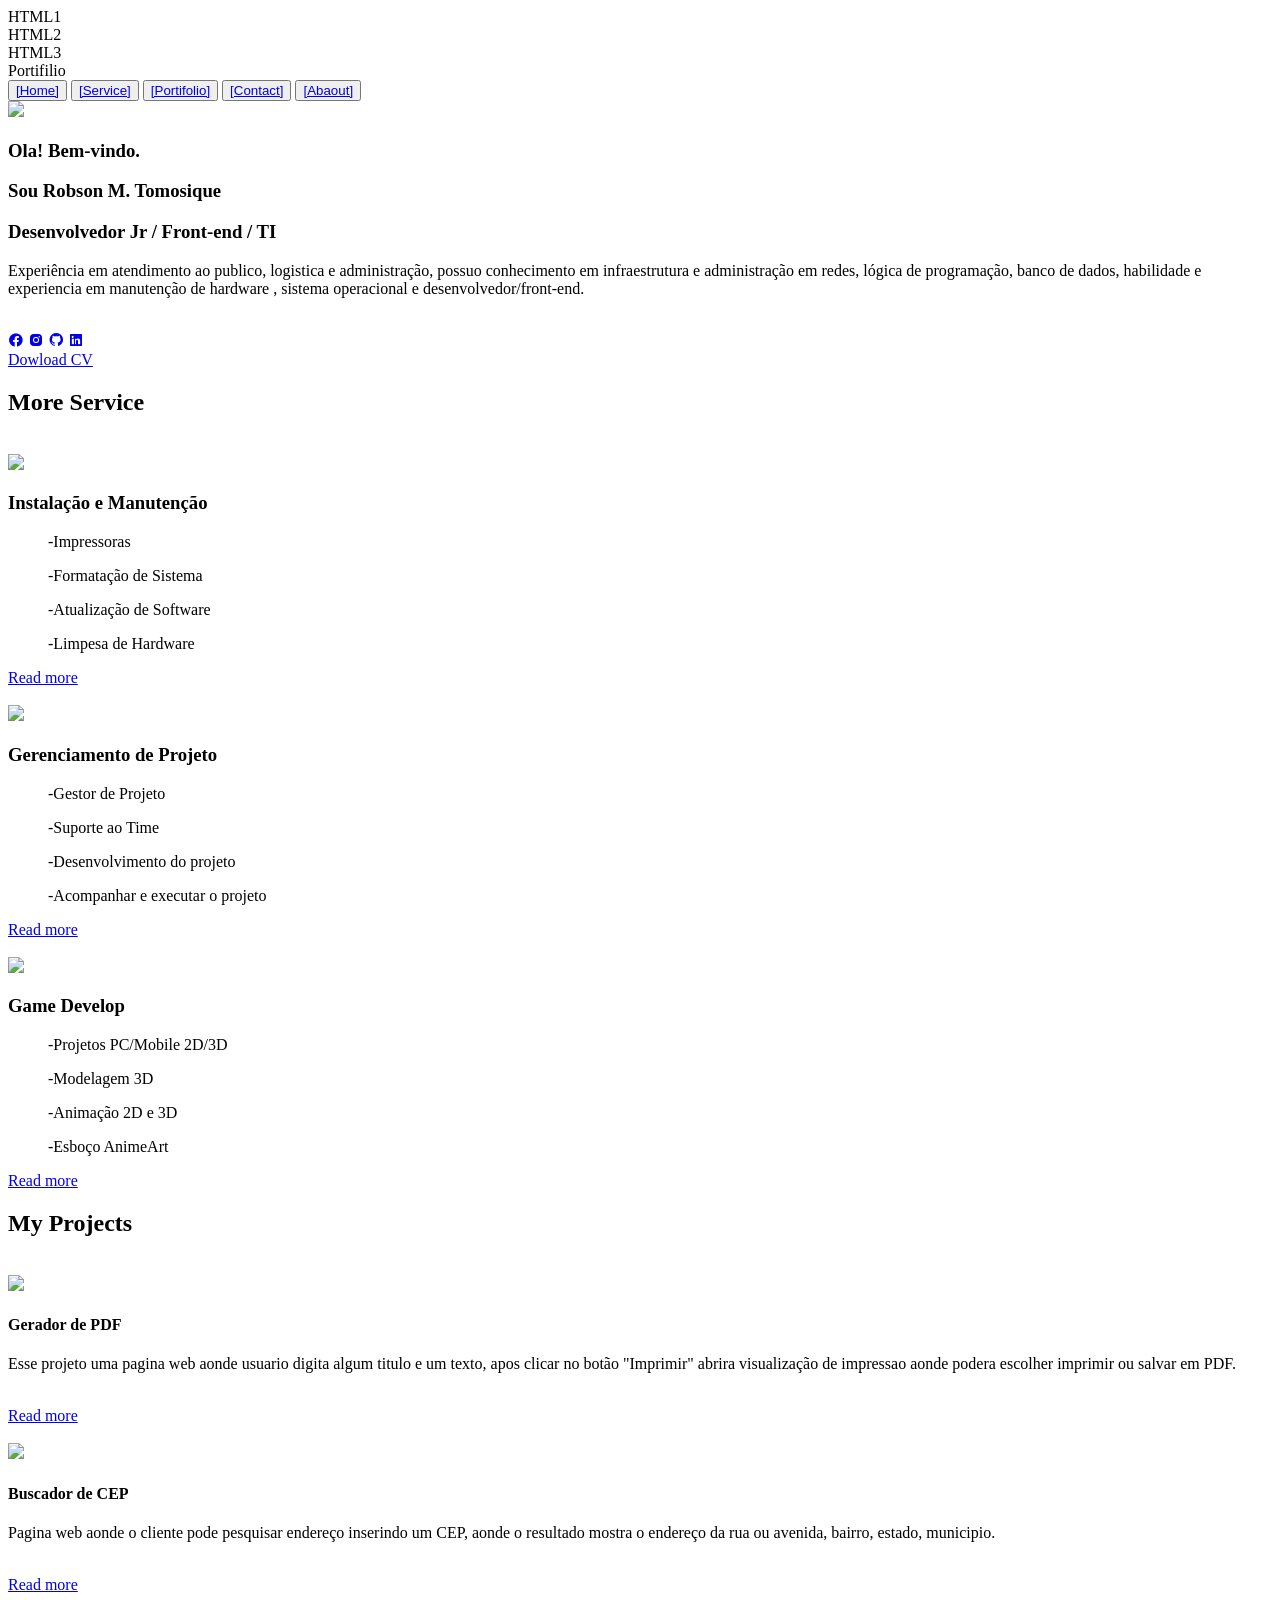
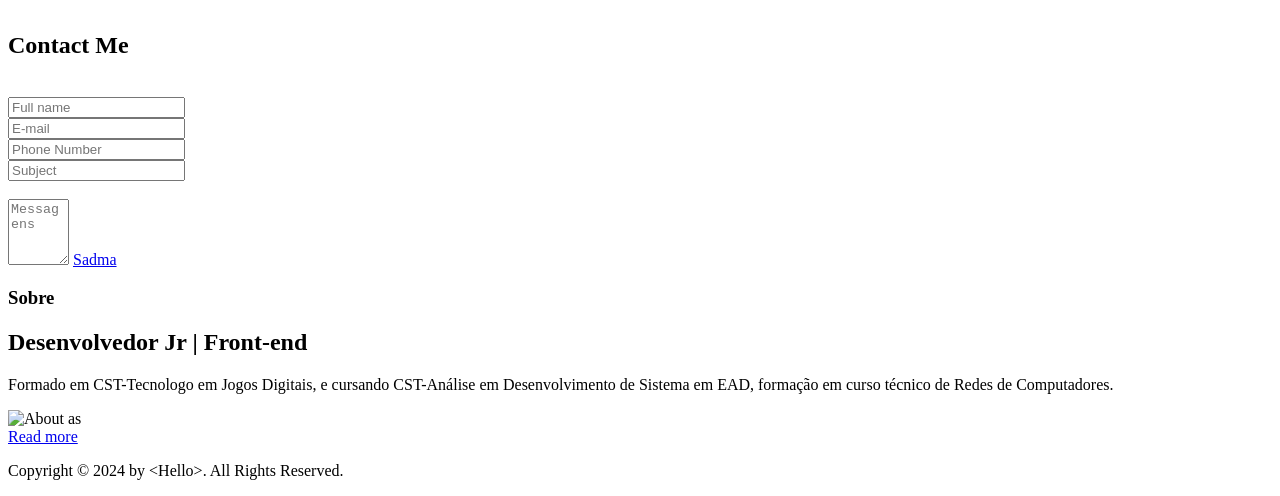
==== portifolio.html @ 3e6e788b "Add files via upload" ====
<!DOCTYPE html>

<html lang="en">

<head>

    <meta charset='utf-8'>
    <meta http-equiv='X-UA-Compatible' content='IE=edge'>
    <title>Portifolio RobsonMT</title>
    <meta name="viewport" content="width=device-width, initial-scale=1.0, max-scale=1.0">
    
    <!-- CSS,Script, BoxIcon-->
    <link rel='stylesheet' type='text/css' media='screen' href='assets/css/style.css'>
    <link href='https://unpkg.com/boxicons@2.1.4/css/boxicons.min.css' rel='stylesheet'>
    <link rel="shortcut icon" type="imagex/png" href="./assets/images/icon-page.png >
    <script type="module" src="https://unpkg.com/ionicons@7.1.0/dist/ionicons/ionicons.esm.js"></script>
    <script nomodule src="https://unpkg.com/ionicons@7.1.0/dist/ionicons/ionicons.js"></script>


</head>

<body>
 

    <header>
  
     


        <div class="menu-bar">
            <div><span>HTML1</span></div>
            <div><span>HTML2</span></div>
            <div><span>HTML3</span></div>           
        </div>

 


        <div class="nav">
             
            <a class="logo">Portifilio</a>
          
            <div class="menu-text">

                <button class="button"><a href="#home" >[Home] </a></button>
                <button class="button"><a href="#service" >[Service] </a></button>
                <button class="button"><a href="#portifolio" >[Portifolio] </a></button>
                <button class="button"><a href="#contact" >[Contact] </a></button>
                <button class="button"><a href="#about" >[Abaout] </a></button>
            
            </div>
            
             <div class="date"><time></time></div>
        
            
        </div>

  
    </header>


    <!-- --------------------------------------------------------------home  -->

    <section class="home" id="home">

        <div class="home-img">
            <img src="assets/images/file.png">
        </div>

        <div class="home-content">

            <h3>Ola! Bem-vindo.</h3>
            <h3>Sou <span>Robson M. Tomosique</span></h3>
            <h3>Desenvolvedor Jr /<span> Front-end </span>/ TI </h3>
            <p>
                Experiência em atendimento ao publico, logistica e 
                administração, possuo conhecimento em infraestrutura
                e administração em redes, lógica de programação, 
                banco de dados, habilidade e experiencia em
                manutenção de hardware , sistema operacional e 
                desenvolvedor/front-end.
                
            </p><br>

            <div class="social-midia">
                <a href="https://www.facebook.com/robsontomosique/?locale=pt_BR" target="_blank"><i class='bx bxl-facebook-circle'></i></a>
                <a href="https://www.instagram.com/robsonmt20/" target="_blank"><i class='bx bxl-instagram-alt'></i></a>
                <a href="https://github.com/RobsonMT2018" target="_blank"><i class='bx bxl-github'></i></a>
                <a href="https://www.linkedin.com/in/robson-maciel-9213b719b/" target="_blank"><i class='bx bxl-linkedin-square'></i></a>
            </div>

            <div> 
                <a href="#" class="btn">Dowload CV </a>
            </div>


        </div>

        
    </section>


    <!-- ------------------------------------------------------------Service  -->

    <section class="service" id="service">
        
        <!--Titulo-->
        <h2><span> More </span> Service</h2>

    
    <div class="scrolling-wrapper">

        <div class="services-container">

            <div class="card">
                <div class="services-box">
                    
                    <br><a href="https://www.flaticon.com/br/icones-gratis/codigo" title="código ícones"><img src="assets/images/codigo.png" height="75px"></a>

                    <h3><span>Instalação e Manutenção</span></h3>
                 
                        <p class="ls_serv">
                            <ul>
                                <p>-Impressoras</p>
                                <p>-Formatação de Sistema</p>
                                <p>-Atualização de Software</p>
                                <p>-Limpesa de Hardware</p>
                            </ul>
                        </p>
                    
                    <a href="#" class="btn">Read more</a>
                </div>
            </div>

            <div class="card">
                <div class="services-box">
                
                <br><a href="https://www.flaticon.com/br/icones-gratis/iphone" title="iphone ícones"><img src="assets/images/smartphone.png" height="75px"></a>

                <h3><span>Gerenciamento de Projeto</span></h3>
             
                    <p class="ls_serv">
                        <ul>
                            <p>-Gestor de Projeto</p>
                            <p>-Suporte ao Time</p>
                            <p>-Desenvolvimento do projeto</p>
                            <p>-Acompanhar e executar o projeto</p>
                        </ul>
                    </p>
                
                <a href="#" class="btn">Read more</a>
                </div>
            </div>

            <div class="card">
                <div class="services-box">
                
                   <br><a href="https://www.flaticon.com/br/icones-gratis/videogame" title="videogame ícones"><img src="assets/images/game-icon.png" height="75px"></a>

                <h3><span>Game Develop</span></h3>
             
                    <p class="ls_serv">
                        <ul>
                            <p>-Projetos PC/Mobile 2D/3D</p>
                            <p>-Modelagem 3D </p>
                            <p>-Animação 2D e 3D</p>
                            <p>-Esboço AnimeArt</p>
                        </ul>
                    </p>
                
                <a href="#" class="btn">Read more</a>
                </div>
            </div>

        </div>

    </div>
    

    </section>


    <!-- ----------------------------------------------------------Portifolio  -->

    <section class="portifolio" id="portifolio">
        <!--Titulo-->
        <h2><span>My</span> Projects</h2><br>



        <!--Projeto 1 -->
        <div class="portfolio-container">

            <div class="grid-item">
                <img src="assets/sites/projeto_pdf/aps_prog.png"><br>
                   <div class="conteudo">
                        <p><h4><span>Gerador de PDF</span></h4></p>
                        <p>
                            Esse projeto uma pagina web aonde usuario digita algum titulo e um texto, apos clicar
                            no botão "Imprimir" abrira visualização de impressao aonde podera escolher imprimir ou salvar em PDF.
                        </p>
                    </div><br>
                    <div class="botao">
                        <a href="assets/sites/projeto_pdf/Pagina.html"  target="_blank" class="btn">Read more </a>
                    </div>
                    
            </div><br>


           <!--Projeto 2 -->
    	   <div class="grid-item">
                    <img src="assets/sites/buscarcep/cap-proj.png"><br>
                       <div class="conteudo">
                            <p><h4><span>Buscador de CEP</span></h4></p>
                            <p>
                                Pagina web aonde o cliente pode pesquisar endereço inserindo um CEP, aonde o resultado mostra o 
                                endereço da rua ou avenida, bairro, estado, municipio. 
                            </p>
                        </div><br>
                        <div class="botao">
                            <a href="http://localhost:3000/http://192.168.1.224:3000/"  target="_blank" class="btn">Read more </a>
                        </div>
                        
                </div><br>
            







        </div>

    </section>


    <!-- Contact  -->

    <section class="contact" id="contact">
        <h2>Contact <span>Me</span></h2><br>
        <form action="">

            <div class="input-box">
                <input type="text" placeholder="Full name"><br>
                <input type="email" placeholder="E-mail"><br>
                <input type="number" placeholder="Phone Number"><br>
                <input type="text" placeholder="Subject">
            </div><br>

            <textarea cols="5" rows="4" placeholder="Messagens"></textarea>
            
            <a href="#" class="btn">Sadma</a><br>
        </form>

    </section>

    
    <!-- About  -->
    <section class="about" id="about">

        <div class="about-content">
            <h3><span>Sobre</span></h3>
            <h1><span>Desenvolvedor Jr | Front-end </span></h1>
            <p> Formado em CST-Tecnologo em Jogos Digitais, 
                e cursando CST-Análise em Desenvolvimento 
                de Sistema em EAD, formação em curso técnico de Redes de Computadores.
            </p>

           
        </div>

        <div class="about-img">
            
            <img src="assets/images/file.png" alt="About as">
       
            <div class="about-btn">
                <a href="#" class="btn">Read more</a>
            </div>

        </div>
       
       
          
       
    </section>

    <footer>
        <p> Copyright &copy; 2024 by &lt;Hello&gt;. All Rights Reserved. </p>
    </footer>
    <script src='assets/js/script.js'></script>
</body>
</html>
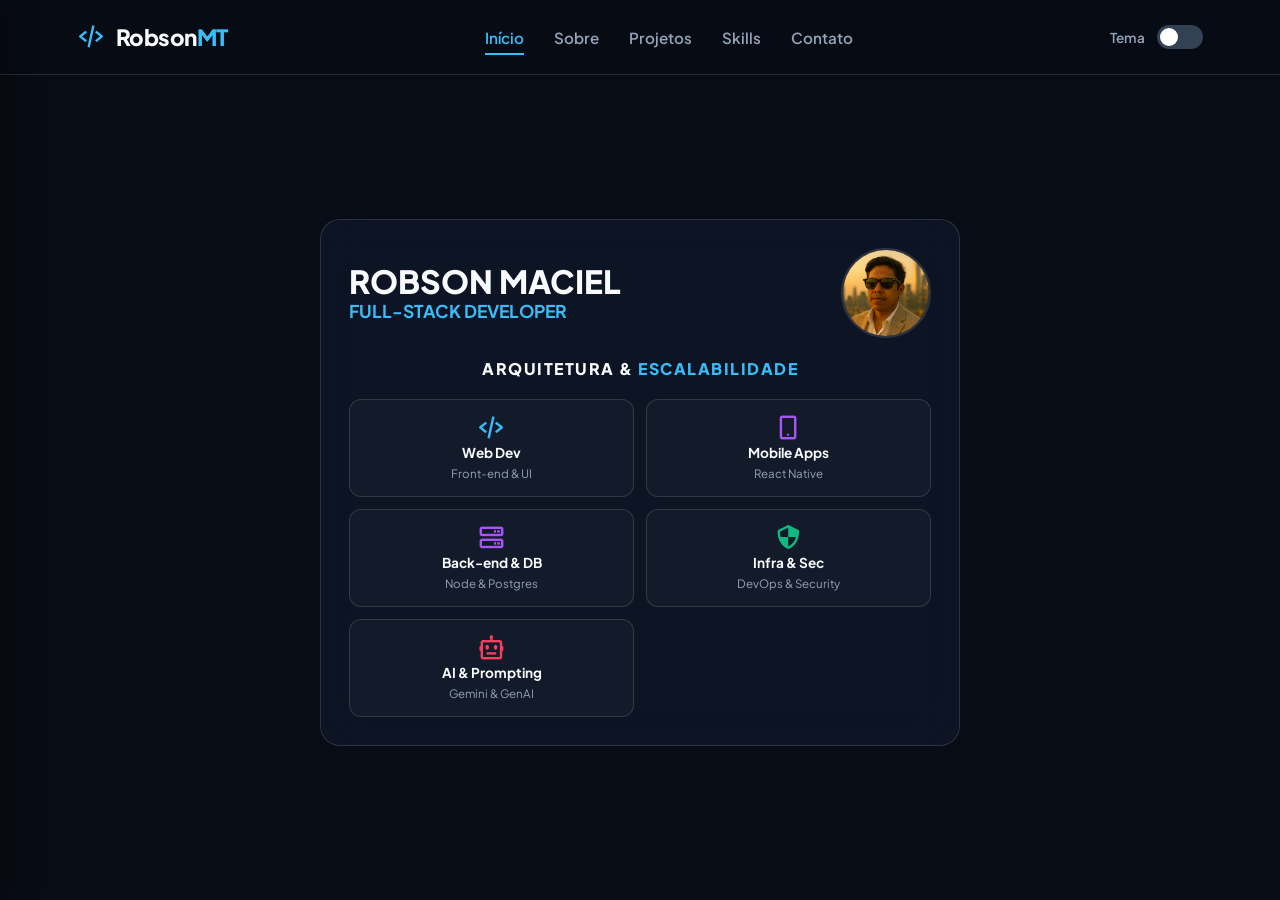
==== commit 225660f2: "Atualizando a estrutura do projeto ## 📁 Estrutura do Repositório  ```text ├── assets/ │   ├── css/ │" ====
--- a/portifolio.html
+++ b/portifolio.html
@@ -1,293 +1,521 @@
-<!DOCTYPE html>
-
-<html lang="en">
-
-<head>
-
-    <meta charset='utf-8'>
-    <meta http-equiv='X-UA-Compatible' content='IE=edge'>
-    <title>Portifolio RobsonMT</title>
-    <meta name="viewport" content="width=device-width, initial-scale=1.0, max-scale=1.0">
-    
-    <!-- CSS,Script, BoxIcon-->
-    <link rel='stylesheet' type='text/css' media='screen' href='assets/css/style.css'>
-    <link href='https://unpkg.com/boxicons@2.1.4/css/boxicons.min.css' rel='stylesheet'>
-    <link rel="shortcut icon" type="imagex/png" href="./assets/images/icon-page.png >
-    <script type="module" src="https://unpkg.com/ionicons@7.1.0/dist/ionicons/ionicons.esm.js"></script>
-    <script nomodule src="https://unpkg.com/ionicons@7.1.0/dist/ionicons/ionicons.js"></script>
-
-
-</head>
-
-<body>
- 
-
-    <header>
-  
-     
-
-
-        <div class="menu-bar">
-            <div><span>HTML1</span></div>
-            <div><span>HTML2</span></div>
-            <div><span>HTML3</span></div>           
-        </div>
-
- 
-
-
-        <div class="nav">
-             
-            <a class="logo">Portifilio</a>
-          
-            <div class="menu-text">
-
-                <button class="button"><a href="#home" >[Home] </a></button>
-                <button class="button"><a href="#service" >[Service] </a></button>
-                <button class="button"><a href="#portifolio" >[Portifolio] </a></button>
-                <button class="button"><a href="#contact" >[Contact] </a></button>
-                <button class="button"><a href="#about" >[Abaout] </a></button>
-            
-            </div>
-            
-             <div class="date"><time></time></div>
-        
-            
-        </div>
-
-  
-    </header>
-
-
-    <!-- --------------------------------------------------------------home  -->
-
-    <section class="home" id="home">
-
-        <div class="home-img">
-            <img src="assets/images/file.png">
-        </div>
-
-        <div class="home-content">
-
-            <h3>Ola! Bem-vindo.</h3>
-            <h3>Sou <span>Robson M. Tomosique</span></h3>
-            <h3>Desenvolvedor Jr /<span> Front-end </span>/ TI </h3>
-            <p>
-                Experiência em atendimento ao publico, logistica e 
-                administração, possuo conhecimento em infraestrutura
-                e administração em redes, lógica de programação, 
-                banco de dados, habilidade e experiencia em
-                manutenção de hardware , sistema operacional e 
-                desenvolvedor/front-end.
-                
-            </p><br>
-
-            <div class="social-midia">
-                <a href="https://www.facebook.com/robsontomosique/?locale=pt_BR" target="_blank"><i class='bx bxl-facebook-circle'></i></a>
-                <a href="https://www.instagram.com/robsonmt20/" target="_blank"><i class='bx bxl-instagram-alt'></i></a>
-                <a href="https://github.com/RobsonMT2018" target="_blank"><i class='bx bxl-github'></i></a>
-                <a href="https://www.linkedin.com/in/robson-maciel-9213b719b/" target="_blank"><i class='bx bxl-linkedin-square'></i></a>
-            </div>
-
-            <div> 
-                <a href="#" class="btn">Dowload CV </a>
-            </div>
-
-
-        </div>
-
-        
-    </section>
-
-
-    <!-- ------------------------------------------------------------Service  -->
-
-    <section class="service" id="service">
-        
-        <!--Titulo-->
-        <h2><span> More </span> Service</h2>
-
-    
-    <div class="scrolling-wrapper">
-
-        <div class="services-container">
-
-            <div class="card">
-                <div class="services-box">
-                    
-                    <br><a href="https://www.flaticon.com/br/icones-gratis/codigo" title="código ícones"><img src="assets/images/codigo.png" height="75px"></a>
-
-                    <h3><span>Instalação e Manutenção</span></h3>
-                 
-                        <p class="ls_serv">
-                            <ul>
-                                <p>-Impressoras</p>
-                                <p>-Formatação de Sistema</p>
-                                <p>-Atualização de Software</p>
-                                <p>-Limpesa de Hardware</p>
-                            </ul>
-                        </p>
-                    
-                    <a href="#" class="btn">Read more</a>
-                </div>
-            </div>
-
-            <div class="card">
-                <div class="services-box">
-                
-                <br><a href="https://www.flaticon.com/br/icones-gratis/iphone" title="iphone ícones"><img src="assets/images/smartphone.png" height="75px"></a>
-
-                <h3><span>Gerenciamento de Projeto</span></h3>
-             
-                    <p class="ls_serv">
-                        <ul>
-                            <p>-Gestor de Projeto</p>
-                            <p>-Suporte ao Time</p>
-                            <p>-Desenvolvimento do projeto</p>
-                            <p>-Acompanhar e executar o projeto</p>
-                        </ul>
-                    </p>
-                
-                <a href="#" class="btn">Read more</a>
-                </div>
-            </div>
-
-            <div class="card">
-                <div class="services-box">
-                
-                   <br><a href="https://www.flaticon.com/br/icones-gratis/videogame" title="videogame ícones"><img src="assets/images/game-icon.png" height="75px"></a>
-
-                <h3><span>Game Develop</span></h3>
-             
-                    <p class="ls_serv">
-                        <ul>
-                            <p>-Projetos PC/Mobile 2D/3D</p>
-                            <p>-Modelagem 3D </p>
-                            <p>-Animação 2D e 3D</p>
-                            <p>-Esboço AnimeArt</p>
-                        </ul>
-                    </p>
-                
-                <a href="#" class="btn">Read more</a>
-                </div>
-            </div>
-
-        </div>
-
-    </div>
-    
-
-    </section>
-
-
-    <!-- ----------------------------------------------------------Portifolio  -->
-
-    <section class="portifolio" id="portifolio">
-        <!--Titulo-->
-        <h2><span>My</span> Projects</h2><br>
-
-
-
-        <!--Projeto 1 -->
-        <div class="portfolio-container">
-
-            <div class="grid-item">
-                <img src="assets/sites/projeto_pdf/aps_prog.png"><br>
-                   <div class="conteudo">
-                        <p><h4><span>Gerador de PDF</span></h4></p>
-                        <p>
-                            Esse projeto uma pagina web aonde usuario digita algum titulo e um texto, apos clicar
-                            no botão "Imprimir" abrira visualização de impressao aonde podera escolher imprimir ou salvar em PDF.
-                        </p>
-                    </div><br>
-                    <div class="botao">
-                        <a href="assets/sites/projeto_pdf/Pagina.html"  target="_blank" class="btn">Read more </a>
-                    </div>
-                    
-            </div><br>
-
-
-           <!--Projeto 2 -->
-    	   <div class="grid-item">
-                    <img src="assets/sites/buscarcep/cap-proj.png"><br>
-                       <div class="conteudo">
-                            <p><h4><span>Buscador de CEP</span></h4></p>
-                            <p>
-                                Pagina web aonde o cliente pode pesquisar endereço inserindo um CEP, aonde o resultado mostra o 
-                                endereço da rua ou avenida, bairro, estado, municipio. 
-                            </p>
-                        </div><br>
-                        <div class="botao">
-                            <a href="http://localhost:3000/http://192.168.1.224:3000/"  target="_blank" class="btn">Read more </a>
-                        </div>
-                        
-                </div><br>
-            
-
-
-
-
-
-
-
-        </div>
-
-    </section>
-
-
-    <!-- Contact  -->
-
-    <section class="contact" id="contact">
-        <h2>Contact <span>Me</span></h2><br>
-        <form action="">
-
-            <div class="input-box">
-                <input type="text" placeholder="Full name"><br>
-                <input type="email" placeholder="E-mail"><br>
-                <input type="number" placeholder="Phone Number"><br>
-                <input type="text" placeholder="Subject">
-            </div><br>
-
-            <textarea cols="5" rows="4" placeholder="Messagens"></textarea>
-            
-            <a href="#" class="btn">Sadma</a><br>
-        </form>
-
-    </section>
-
-    
-    <!-- About  -->
-    <section class="about" id="about">
-
-        <div class="about-content">
-            <h3><span>Sobre</span></h3>
-            <h1><span>Desenvolvedor Jr | Front-end </span></h1>
-            <p> Formado em CST-Tecnologo em Jogos Digitais, 
-                e cursando CST-Análise em Desenvolvimento 
-                de Sistema em EAD, formação em curso técnico de Redes de Computadores.
-            </p>
-
-           
-        </div>
-
-        <div class="about-img">
-            
-            <img src="assets/images/file.png" alt="About as">
-       
-            <div class="about-btn">
-                <a href="#" class="btn">Read more</a>
-            </div>
-
-        </div>
-       
-       
-          
-       
-    </section>
-
-    <footer>
-        <p> Copyright &copy; 2024 by &lt;Hello&gt;. All Rights Reserved. </p>
-    </footer>
-    <script src='assets/js/script.js'></script>
-</body>
+<!doctype html>
+<html lang="pt-BR">
+  <head>
+    <meta charset="UTF-8" />
+    <meta name="viewport" content="width=device-width, initial-scale=1.0" />
+    <title>Robson Maciel | Engenheiro de Software Full-stack</title>
+
+    <meta
+      name="description"
+      content="Portfólio de Robson Maciel - Engenheiro de Software Full-stack especializado em React, Node.js e Mobile."
+    />
+    <meta property="og:title" content="Robson Maciel | Engenheiro de Software Full-stack" />
+    <meta property="og:description" content="Confira meus projetos e habilidades em desenvolvimento Web, Mobile e Engenharia de Software." />
+    <meta property="og:type" content="website" />
+
+    <!-- Fontes e Ícones Externe -->
+    <link rel="preconnect" href="https://fonts.googleapis.com" />
+    <link rel="preconnect" href="https://fonts.gstatic.com" crossorigin />
+    <link href="https://fonts.googleapis.com/css2?family=Plus+Jakarta+Sans:wght@400;500;600;700;800&display=swap" rel="stylesheet" />
+    <link href="https://unpkg.com/boxicons@2.1.4/css/boxicons.min.css" rel="stylesheet" />
+
+    <!-- Estilo Local -->
+    <link rel="stylesheet" href="assets/css/style.css" />
+  </head>
+
+  <body>
+    <!-- NAVBAR -->
+    <header class="navbar">
+      <div class="logo">
+        <i class="bx bx-code-alt"></i>
+        <h2>Robson<span>MT</span></h2>
+      </div>
+
+      <nav class="nav-desktop">
+        <a href="#home" class="active">Início</a>
+        <a href="#about">Sobre</a>
+        <a href="#portfolio">Projetos</a>
+        <a href="#skills">Skills</a>
+        <a href="#contact">Contato</a>
+      </nav>
+
+      <div class="nav-right">
+        <span class="theme-label">Tema</span>
+        <label class="theme-switch-container">
+          <input type="checkbox" id="theme-toggle" aria-label="Alternar tema claro e escuro" />
+          <span class="switch-slider"></span>
+        </label>
+
+        <button id="menu-toggle" class="mobile-only control-btn" aria-label="Abrir Menu">
+          <i class="bx bx-menu-alt-left"></i>
+        </button>
+      </div>
+    </header>
+
+    <!-- SIDEBAR MOBILE -->
+    <aside id="sidebar" class="sidebar">
+      <button id="sidebar-close" class="control-btn" aria-label="Fechar Menu">
+        <i class="bx bx-x"></i>
+      </button>
+      <nav class="nav-mobile">
+        <a href="#home" class="active">Início</a>
+        <a href="#about">Sobre</a>
+        <a href="#portfolio">Projetos</a>
+        <a href="#skills">Skills</a>
+        <a href="#contact">Contato</a>
+      </nav>
+    </aside>
+    <div id="sidebar-overlay" class="sidebar-overlay"></div>
+
+    <!-- CONTEÚDO PRINCIPAL -->
+    <main class="main-content">
+      <div class="dashboard-grid">
+        
+        <!-- HOME -->
+        <section id="home">
+          <div class="glass-card">
+            <div style="display: flex; align-items: center; justify-content: space-between; gap: 16px;">
+              <div>
+                <h1 style="font-size: 2rem; font-weight: 800; line-height: 1.1; color: var(--text);">ROBSON MACIEL</h1>
+                <h3 style="font-size: 1.1rem; color: var(--accent); font-weight: 700;">FULL-STACK DEVELOPER</h3>
+              </div>
+              <div style="width: 90px; height: 90px; flex-shrink: 0;">
+                <img src="assets/img/my_foto.png" alt="Foto de Robson Maciel" style="width: 100%; height: 100%; border-radius: 50%; object-fit: cover; border: 2px solid var(--border);" />
+              </div>
+            </div>
+
+            <div style="text-align: center;">
+              <h2 style="font-size: 1rem; letter-spacing: 1.5px; color: var(--text); font-weight: 800; text-transform: uppercase;">
+                ARQUITETURA & <span style="color: var(--accent);">ESCALABILIDADE</span>
+              </h2>
+            </div>
+
+            <div class="grid-cards">
+              <div class="card-item" style="text-align: center;">
+                <i class="bx bx-code-alt" style="color: var(--icon-web); font-size: 1.8rem;"></i>
+                <h4 style="font-size: 0.85rem; font-weight: 700;">Web Dev</h4>
+                <span style="font-size: 0.72rem; color: var(--muted);">Front-end & UI</span>
+              </div>
+
+              <div class="card-item" style="text-align: center;">
+                <i class="bx bx-mobile-alt" style="color: var(--icon-game); font-size: 1.8rem;"></i>
+                <h4 style="font-size: 0.85rem; font-weight: 700;">Mobile Apps</h4>
+                <span style="font-size: 0.72rem; color: var(--muted);">React Native</span>
+              </div>
+
+              <div class="card-item" style="text-align: center;">
+                <i class="bx bx-server" style="color: var(--accent-purple); font-size: 1.8rem;"></i>
+                <h4 style="font-size: 0.85rem; font-weight: 700;">Back-end & DB</h4>
+                <span style="font-size: 0.72rem; color: var(--muted);">Node & Postgres</span>
+              </div>
+
+              <div class="card-item" style="text-align: center;">
+                <i class="bx bx-shield-quarter" style="color: var(--icon-data); font-size: 1.8rem;"></i>
+                <h4 style="font-size: 0.85rem; font-weight: 700;">Infra & Sec</h4>
+                <span style="font-size: 0.72rem; color: var(--muted);">DevOps & Security</span>
+              </div>
+
+              <div class="card-item" style="text-align: center;">
+                <i class="bx bx-bot" style="color: var(--accent-pink); font-size: 1.8rem;"></i>
+                <h4 style="font-size: 0.85rem; font-weight: 700;">AI & Prompting</h4>
+                <span style="font-size: 0.72rem; color: var(--muted);">Gemini & GenAI</span>
+              </div>
+            </div>
+          </div>
+        </section>
+
+        <!-- SOBRE MIM -->
+        <section id="about">
+          <div class="glass-card">
+            <div class="section-header">
+              <i class="bx bx-user-circle" style="font-size: 2rem; color: var(--accent);"></i>
+              <div>
+                <h2 style="font-size: 1.2rem; font-weight: 800; color: var(--text);">SOBRE MIM</h2>
+                <span style="font-size: 0.78rem; color: var(--muted);">Trajetória, Formação e Propósito</span>
+              </div>
+            </div>
+
+            <div class="card-item">
+              <p style="font-size: 0.88rem; line-height: 1.5; color: var(--muted);">
+                Desenvolvedor focado em criar soluções web e mobile eficientes, combinando interface moderna, boa arquitetura de código e segurança. Base sólida em front-end e back-end, além de experiência prática com redes, infraestrutura e inteligência artificial.
+              </p>
+            </div>
+
+            <div style="display: flex; gap: 12px; flex-wrap: wrap;">
+              <a href="assets/Front-end Curriculo.pdf" download style="flex: 1; min-width: 130px; display: flex; align-items: center; justify-content: center; gap: 8px; padding: 10px; border-radius: 8px; background: var(--accent); color: #fff; font-weight: 700; font-size: 0.85rem; text-decoration: none;">
+                <i class="bx bx-download"></i> Baixar CV
+              </a>
+              <a href="#contact" style="flex: 1; min-width: 130px; display: flex; align-items: center; justify-content: center; gap: 8px; padding: 10px; border-radius: 8px; background: var(--card-item); border: 1px solid var(--border); color: var(--text); font-weight: 700; font-size: 0.85rem; text-decoration: none;">
+                <i class="bx bx-chat" style="color: var(--accent-purple);"></i> Fale Comigo
+              </a>
+            </div>
+
+            <div class="grid-cards">
+              <div class="card-item">
+                <div style="display: flex; align-items: center; gap: 8px; margin-bottom: 8px;">
+                  <i class="bx bx-select-multiple" style="font-size: 1.2rem; color: var(--accent-purple);"></i>
+                  <h3 style="font-size: 0.88rem; font-weight: 700;">Formação Acadêmica</h3>
+                </div>
+                <div style="display: flex; flex-direction: column; gap: 6px; font-size: 0.78rem;">
+                  <div>
+                    <strong>Análise e Dev. de Sistemas</strong>
+                    <span style="display: block; color: var(--muted); font-size: 0.72rem;">Cruzeiro do Sul EAD</span>
+                  </div>
+                  <div>
+                    <strong>Tecnólogo em Jogos Digitais</strong>
+                    <span style="display: block; color: var(--muted); font-size: 0.72rem;">Uniso</span>
+                  </div>
+                  <div>
+                    <strong>Técnico em Redes de Comp.</strong>
+                    <span style="display: block; color: var(--muted); font-size: 0.72rem;">Senac</span>
+                  </div>
+                </div>
+              </div>
+
+              <div class="card-item">
+                <div style="display: flex; align-items: center; gap: 8px; margin-bottom: 8px;">
+                  <i class="bx bx-certification" style="font-size: 1.2rem; color: var(--accent-green);"></i>
+                  <h3 style="font-size: 0.88rem; font-weight: 700;">Certificações Técnicas</h3>
+                </div>
+                <div style="display: flex; flex-direction: column; gap: 6px; font-size: 0.78rem; color: var(--muted);">
+                  <div style="display: flex; align-items: center; gap: 6px;">
+                    <i class="bx bx-check-circle" style="color: var(--accent-green);"></i>
+                    <span>Cisco CCNAv7</span>
+                  </div>
+                  <div style="display: flex; align-items: center; gap: 6px;">
+                    <i class="bx bx-check-circle" style="color: var(--accent-green);"></i>
+                    <span>CyberOps Associate</span>
+                  </div>
+                  <div style="display: flex; align-items: center; gap: 6px;">
+                    <i class="bx bx-check-circle" style="color: var(--accent-green);"></i>
+                    <span>Cybersecurity Essentials</span>
+                  </div>
+                </div>
+              </div>
+            </div>
+          </div>
+        </section>
+
+        <!-- PROJETOS -->
+        <section id="portfolio">
+          <div class="glass-card">
+            <div class="section-header">
+              <i class="bx bx-folder-open" style="font-size: 2rem; color: var(--accent);"></i>
+              <div>
+                <h2 style="font-size: 1.2rem; font-weight: 800; color: var(--text);">PROJETOS EM DESTAQUE</h2>
+                <span style="font-size: 0.78rem; color: var(--muted);">Aplicações Web, Mobile e Ferramentas</span>
+              </div>
+            </div>
+           
+                 
+           
+            <div class="grid-cards">
+              <!-- Cards de Projetos App Loja --> 
+              <div class="card-item" style="display: flex; flex-direction: column; justify-content: space-between; gap: 12px;">
+                <div>
+                  <div style="display: flex; justify-content: space-between; align-items: center; margin-bottom: 8px;">
+                    <span class="tag" style="background: rgba(56, 189, 248, 0.1); color: var(--accent);">Full-Stack</span>
+                    <i class="bx bx-store-alt" style="font-size: 1.2rem; color: var(--accent);"></i>
+                  </div>
+                  <h3 style="font-size: 0.95rem; font-weight: 700; margin-bottom: 4px;">Gestão & PDV</h3>
+                  <p style="font-size: 0.78rem; color: var(--muted); line-height: 1.4;">
+                    App de vendas e controle de estoque com baixa automática por fichas técnicas, aplicativo para gerenciar a loja de copos personalizados, com área de administração e vitrine para clientes.
+                  </p>
+                </div>
+                <div>
+                  <div style="display: flex; gap: 6px; flex-wrap: wrap; margin-bottom: 10px;">
+                    <span class="tag" style="background: var(--border);">React</span>
+                    <span class="tag" style="background: var(--border);">Node.js</span>
+                    <span class="tag" style="background: var(--border);">Express</span>
+                  </div>
+                  <a href="https://github.com/RobsonMT2018/App-loja" style="padding: 6px; border-radius: 6px; background: var(--border); color: var(--text); font-size: 0.75rem; font-weight: 600; text-decoration: none; display: flex; align-items: center; justify-content: center; gap: 4px;">
+                    <i class="bx bxl-github"></i> Código
+                  </a>
+                </div>
+              </div>
+
+              
+              <!-- Cards de Projetos App Antivirus --> 
+              <div class="card-item" style="display: flex; flex-direction: column; justify-content: space-between; gap: 12px;">
+                <div>
+                  <div style="display: flex; justify-content: space-between; align-items: center; margin-bottom: 8px;">
+                    <span class="tag" style="background: rgba(16, 185, 129, 0.1); color: var(--accent-pink);">Segurança</span>
+                    <i class="bx bx-shield-quarter" style="font-size: 1.2rem; color: var(--accent-pink);"></i>
+                  </div>
+                  <h3 style="font-size: 0.95rem; font-weight: 700; margin-bottom: 4px;">Analisador de Segurança Antivirus</h3>
+                  <p style="font-size: 0.78rem; color: var(--muted); line-height: 1.4;">
+                    Análise forense visual para detecção de scripts injetados, spans ocultos e phishing.
+                  </p>
+                </div>
+                <div>
+                  <div style="display: flex; gap: 6px; flex-wrap: wrap; margin-bottom: 10px;">
+                    <span class="tag" style="background: var(--border);">JavaScript</span>
+                    <span class="tag" style="background: var(--border);">DOM Sec</span>
+                    <span class="tag" style="background: var(--border);">CyberSec</span>
+                    <span class="tag" style="background: var(--border);">Forensics</span>
+                    <span class="tag" style="background: var(--border);">Software Engineering</span>
+                  </div>
+                  <a href="https://github.com/RobsonMT2018/App-Antivirus" style="padding: 6px; border-radius: 6px; background: var(--border); color: var(--text); font-size: 0.75rem; font-weight: 600; text-decoration: none; display: flex; align-items: center; justify-content: center; gap: 4px;">
+                    <i class="bx bxl-github"></i> Código
+                  </a>
+                </div>
+              </div>
+
+              <!-- Cards de Projetos Buscador de Endereços -->
+              <div class="card-item" style="display: flex; flex-direction: column; justify-content: space-between; gap: 12px;">
+                <div>
+                  <div style="display: flex; justify-content: space-between; align-items: center; margin-bottom: 8px;">
+                    <span class="tag" style="background: rgba(168, 85, 247, 0.1); color: var(--accent-purple);">Mobile</span>
+                    <i class="bx bx-mobile-alt" style="font-size: 1.2rem; color: var(--accent-purple);"></i>
+                  </div>
+                  <h3 style="font-size: 0.95rem; font-weight: 700; margin-bottom: 4px;">Buscador de Endereços</h3>
+                  <p style="font-size: 0.78rem; color: var(--muted); line-height: 1.4;">
+                    Aplicações interativas focadas em experiência do usuário e componentes modernos.
+                  </p>
+                </div>
+                <div>
+                  <div style="display: flex; gap: 6px; flex-wrap: wrap; margin-bottom: 10px;">
+                    <span class="tag" style="background: var(--border);">React Native</span>
+                    <span class="tag" style="background: var(--border);">Expo</span>
+                  </div>
+                  <a href="https://github.com/RobsonMT2018/app-map" style="padding: 6px; border-radius: 6px; background: var(--border); color: var(--text); font-size: 0.75rem; font-weight: 600; text-decoration: none; display: flex; align-items: center; justify-content: center; gap: 4px;">
+                    <i class="bx bxl-github"></i> Código
+                  </a>
+                </div>
+              </div>
+
+            </div>
+
+              <div style="text-align: center;">
+                <a href="https://github.com/RobsonMT2018?tab=repositories" target="_blank" style="display: inline-flex; align-items: center; gap: 6px; font-size: 0.85rem; font-weight: 700; color: var(--accent); text-decoration: none;">
+                  <span>Ver repositórios no GitHub</span>
+                  <i class="bx bx-right-arrow-alt"></i>
+                </a>
+              </div>
+            </div>
+        </section>
+
+        <!-- SKILLS -->
+        <section id="skills">
+          <div class="glass-card">
+            <div class="section-header">
+              <i class="bx bx-code-block" style="font-size: 2rem; color: var(--accent);"></i>
+              <div>
+                <h2 style="font-size: 1.2rem; font-weight: 800; color: var(--text);">HABILIDADES TÉCNICAS</h2>
+                <span style="font-size: 0.78rem; color: var(--muted);">Tecnologias, Frameworks e Ferramentas</span>
+              </div>
+            </div>
+
+            <div class="grid-cards">
+              <div class="card-item">
+                <div style="display: flex; align-items: center; gap: 8px; margin-bottom: 10px;">
+                  <i class="bx bx-layout" style="font-size: 1.2rem; color: var(--accent);"></i>
+                  <h3 style="font-size: 0.88rem; font-weight: 700;">Front-end & Mobile</h3>
+                </div>
+                <div style="display: flex; flex-wrap: wrap; gap: 6px;">
+                  <span class="tag" style="background: rgba(56, 189, 248, 0.1); color: var(--accent);">HTML5 & CSS3</span>
+                  <span class="tag" style="background: rgba(56, 189, 248, 0.1); color: var(--accent);">JS / TypeScript</span>
+                  <span class="tag" style="background: rgba(56, 189, 248, 0.1); color: var(--accent);">React / Native</span>
+                  <span class="tag" style="background: rgba(56, 189, 248, 0.1); color: var(--accent);">Tailwind CSS</span>
+                </div>
+              </div>
+
+              <div class="card-item">
+                <div style="display: flex; align-items: center; gap: 8px; margin-bottom: 10px;">
+                  <i class="bx bx-server" style="font-size: 1.2rem; color: var(--accent-purple);"></i>
+                  <h3 style="font-size: 0.88rem; font-weight: 700;">Back-end & Databases</h3>
+                </div>
+                <div style="display: flex; flex-wrap: wrap; gap: 6px;">
+                  <span class="tag" style="background: rgba(168, 85, 247, 0.1); color: var(--accent-purple);">Node.js / Express</span>
+                  <span class="tag" style="background: rgba(168, 85, 247, 0.1); color: var(--accent-purple);">PostgreSQL</span>
+                  <span class="tag" style="background: rgba(168, 85, 247, 0.1); color: var(--accent-purple);">MySQL / Firestore</span>
+                </div>
+              </div>
+
+              <div class="card-item">
+                <div style="display: flex; align-items: center; gap: 8px; margin-bottom: 10px;">
+                  <i class="bx bx-shield-alt-2" style="font-size: 1.2rem; color: var(--accent-green);"></i>
+                  <h3 style="font-size: 0.88rem; font-weight: 700;">Redes & Segurança</h3>
+                </div>
+                <div style="display: flex; flex-wrap: wrap; gap: 6px;">
+                  <span class="tag" style="background: rgba(16, 185, 129, 0.1); color: var(--accent-green);">Cisco CCNA</span>
+                  <span class="tag" style="background: rgba(16, 185, 129, 0.1); color: var(--accent-green);">CyberOps</span>
+                  <span class="tag" style="background: rgba(16, 185, 129, 0.1); color: var(--accent-green);">DOM Security</span>
+                </div>
+              </div>
+
+              <div class="card-item">
+                <div style="display: flex; align-items: center; gap: 8px; margin-bottom: 10px;">
+                  <i class="bx bx-wrench" style="font-size: 1.2rem; color: var(--accent-pink);"></i>
+                  <h3 style="font-size: 0.88rem; font-weight: 700;">Ferramentas & Outros</h3>
+                </div>
+                <div style="display: flex; flex-wrap: wrap; gap: 6px;">
+                  <span class="tag" style="background: rgba(244, 63, 94, 0.1); color: var(--accent-pink);">Git & GitHub</span>
+                  <span class="tag" style="background: rgba(244, 63, 94, 0.1); color: var(--accent-pink);">Unity C#</span>
+                  <span class="tag" style="background: rgba(244, 63, 94, 0.1); color: var(--accent-pink);">Prompt Engineering</span>
+                </div>
+              </div>
+            </div>
+          </div>
+        </section>
+
+        <!-- CONTATO -->
+        <section id="contact">
+          <div class="glass-card">
+            <div class="section-header">
+              <i class="bx bx-envelope" style="font-size: 2rem; color: var(--accent);"></i>
+              <div>
+                <h2 style="font-size: 1.2rem; font-weight: 800; color: var(--text);">CONTATO</h2>
+                <span style="font-size: 0.78rem; color: var(--muted);">Vamos conversar ou trabalhar juntos?</span>
+              </div>
+            </div>
+
+            <div class="card-item" style="text-align: center;">
+              <p style="font-size: 0.88rem; line-height: 1.5; color: var(--muted);">
+                Estou disponível para oportunidades, projetos e colaborações. Fique à vontade para me mandar uma mensagem!
+              </p>
+            </div>
+
+            <div class="grid-cards">
+              <a href="mailto:seu-email@exemplo.com" class="card-item" style="display: flex; align-items: center; gap: 12px; text-decoration: none;">
+                <i class="bx bx-mail-send" style="font-size: 1.5rem; color: var(--accent-pink);"></i>
+                <div style="display: flex; flex-direction: column;">
+                  <span style="font-size: 0.72rem; color: var(--muted); font-weight: 600;">E-mail</span>
+                  <strong style="font-size: 0.85rem; color: var(--text);">Enviar mensagem</strong>
+                </div>
+              </a>
+
+              <a href="https://linkedin.com/in/seu-perfil" target="_blank" rel="noopener noreferrer" class="card-item" style="display: flex; align-items: center; gap: 12px; text-decoration: none;">
+                <i class="bx bxl-linkedin-square" style="font-size: 1.5rem; color: var(--accent);"></i>
+                <div style="display: flex; flex-direction: column;">
+                  <span style="font-size: 0.72rem; color: var(--muted); font-weight: 600;">LinkedIn</span>
+                  <strong style="font-size: 0.85rem; color: var(--text);">Conectar</strong>
+                </div>
+              </a>
+
+              <a href="https://github.com/seu-usuario" target="_blank" rel="noopener noreferrer" class="card-item" style="display: flex; align-items: center; gap: 12px; text-decoration: none;">
+                <i class="bx bxl-github" style="font-size: 1.5rem; color: var(--text);"></i>
+                <div style="display: flex; flex-direction: column;">
+                  <span style="font-size: 0.72rem; color: var(--muted); font-weight: 600;">GitHub</span>
+                  <strong style="font-size: 0.85rem; color: var(--text);">Repositórios</strong>
+                </div>
+              </a>
+
+              <a href="https://wa.me/5515999999999" target="_blank" rel="noopener noreferrer" class="card-item" style="display: flex; align-items: center; gap: 12px; text-decoration: none;">
+                <i class="bx bxl-whatsapp" style="font-size: 1.5rem; color: var(--accent-green);"></i>
+                <div style="display: flex; flex-direction: column;">
+                  <span style="font-size: 0.72rem; color: var(--muted); font-weight: 600;">WhatsApp</span>
+                  <strong style="font-size: 0.85rem; color: var(--text);">Iniciar conversa</strong>
+                </div>
+              </a>
+            </div>
+
+            <div style="display: flex; align-items: center; justify-content: center; gap: 6px; font-size: 0.8rem; color: var(--muted);">
+              <i class="bx bx-map-pin" style="color: var(--accent);"></i>
+              <span>Sorocaba, São Paulo — Brasil</span>
+            </div>
+          </div>
+        </section>
+
+      </div>
+    </main>
+
+    <!-- SCRIPTS -->
+    <script>
+      document.addEventListener("DOMContentLoaded", () => {
+        const slider = document.querySelector(".dashboard-grid");
+        const sidebar = document.getElementById("sidebar");
+        const sidebarOverlay = document.getElementById("sidebar-overlay");
+        const menuToggle = document.getElementById("menu-toggle");
+        const sidebarClose = document.getElementById("sidebar-close");
+        const navLinks = document.querySelectorAll(".nav-desktop a, .nav-mobile a");
+        const themeToggle = document.getElementById("theme-toggle");
+
+        let currentIndex = 0;
+        const sections = ["#home", "#about", "#portfolio", "#skills", "#contact"];
+        let isScrolling = false;
+
+        const isMobile = () => window.innerWidth <= 868;
+
+        const goToSection = (index) => {
+          if (index < 0 || index >= sections.length) return;
+          currentIndex = index;
+
+          if (!isMobile()) {
+            slider.style.transform = `translateX(-${currentIndex * 20}%)`;
+          } else {
+            const targetEl = document.querySelector(sections[currentIndex]);
+            if (targetEl) targetEl.scrollIntoView({ behavior: "smooth" });
+          }
+
+          navLinks.forEach((link) => {
+            link.classList.remove("active");
+            if (link.getAttribute("href") === sections[currentIndex]) {
+              link.classList.add("active");
+            }
+          });
+        };
+
+        navLinks.forEach((link) => {
+          link.addEventListener("click", (e) => {
+            const href = link.getAttribute("href");
+            const targetIndex = sections.indexOf(href);
+
+            if (targetIndex !== -1) {
+              if (!isMobile()) e.preventDefault();
+              goToSection(targetIndex);
+              toggleSidebar(false);
+            }
+          });
+        });
+
+        // Scroll por roda do mouse (Desktop)
+        window.addEventListener(
+          "wheel",
+          (e) => {
+            if (isMobile() || isScrolling) return;
+
+            if (e.deltaY > 30 && currentIndex < sections.length - 1) {
+              isScrolling = true;
+              goToSection(currentIndex + 1);
+              setTimeout(() => { isScrolling = false; }, 600);
+            } else if (e.deltaY < -30 && currentIndex > 0) {
+              isScrolling = true;
+              goToSection(currentIndex - 1);
+              setTimeout(() => { isScrolling = false; }, 600);
+            }
+          },
+          { passive: true }
+        );
+
+        // Sidebar Controls
+        const toggleSidebar = (state) => {
+          if (sidebar) sidebar.classList.toggle("open", state);
+          if (sidebarOverlay) sidebarOverlay.classList.toggle("show", state);
+        };
+
+        if (menuToggle) menuToggle.addEventListener("click", () => toggleSidebar(true));
+        if (sidebarClose) sidebarClose.addEventListener("click", () => toggleSidebar(false));
+        if (sidebarOverlay) sidebarOverlay.addEventListener("click", () => toggleSidebar(false));
+
+        // Tema Claro/Escuro
+        if (themeToggle) {
+          if (localStorage.getItem("theme") === "light") {
+            document.body.classList.add("light");
+            themeToggle.checked = true;
+          }
+
+          themeToggle.addEventListener("change", () => {
+            if (themeToggle.checked) {
+              document.body.classList.add("light");
+              localStorage.setItem("theme", "light");
+            } else {
+              document.body.classList.remove("light");
+              localStorage.setItem("theme", "dark");
+            }
+          });
+        }
+      });
+    </script>
+  </body>
 </html>
--- a/assets/css/style.css
+++ b/assets/css/style.css
@@ -0,0 +1,371 @@
+:root {
+  /* MODO DARK */
+  --bg: #080c14;
+  --sidebar-bg: #0f172a;
+  --card: rgba(15, 23, 42, 0.75);
+  --card-item: rgba(255, 255, 255, 0.03);
+  --text: #f8fafc;
+  --muted: #94a3b8;
+  --accent: #38bdf8;
+  --accent-purple: #a855f7;
+  --accent-green: #10b981;
+  --accent-pink: #f43f5e;
+  --border: rgba(179, 173, 173, 0.2);
+  --font-family: "Plus Jakarta Sans", sans-serif;
+
+  --icon-web: #38bdf8;
+  --icon-game: #a855f7;
+  --icon-data: #10b981;
+}
+
+body.light {
+  /* MODO LIGHT */
+  --bg: #f8fafc;
+  --sidebar-bg: #ffffff;
+  --card: rgba(255, 255, 255, 0.95);
+  --card-item: #ffffff;
+  --text: #0f172a;
+  --muted: #475569;
+  --accent: #0284c7;
+  --accent-purple: #7c3aed;
+  --accent-green: #059669;
+  --accent-pink: #e11d48;
+  --border: rgba(15, 23, 42, 0.12);
+
+  --icon-web: #0284c7;
+  --icon-game: #7c3aed;
+  --icon-data: #059669;
+}
+
+* {
+  margin: 0;
+  padding: 0;
+  box-sizing: border-box;
+}
+
+html, body {
+  width: 100%;
+  max-width: 100vw;
+  overflow-x: hidden;
+}
+
+body {
+  font-family: var(--font-family);
+  background-color: var(--bg);
+  color: var(--text);
+  min-height: 100vh;
+  transition: background-color 0.3s ease, color 0.3s ease;
+}
+
+/* NAVBAR */
+.navbar {
+  position: fixed;
+  top: 0;
+  left: 0;
+  width: 100%;
+  height: 75px;
+  display: flex;
+  align-items: center;
+  justify-content: space-between;
+  padding: 0 6%;
+  background: rgba(8, 12, 20, 0.85);
+  backdrop-filter: blur(15px);
+  -webkit-backdrop-filter: blur(15px);
+  border-bottom: 1px solid var(--border);
+  z-index: 2000;
+  transition: background 0.3s, border-color 0.3s;
+}
+
+body.light .navbar {
+  background: rgba(255, 255, 255, 0.92);
+}
+
+.logo {
+  display: flex;
+  align-items: center;
+  gap: 10px;
+}
+
+.logo i {
+  font-size: 1.8rem;
+  color: var(--accent);
+}
+
+.logo h2 {
+  font-size: 1.4rem;
+  font-weight: 800;
+  color: var(--text);
+  letter-spacing: -0.5px;
+}
+
+.logo h2 span {
+  color: var(--accent);
+}
+
+.nav-desktop {
+  display: flex;
+  gap: 30px;
+  align-items: center;
+}
+
+.nav-desktop a {
+  text-decoration: none;
+  color: var(--muted);
+  font-weight: 600;
+  font-size: 0.95rem;
+  transition: color 0.3s;
+  position: relative;
+  padding: 8px 0;
+}
+
+.nav-desktop a:hover,
+.nav-desktop a.active {
+  color: var(--accent);
+}
+
+.nav-desktop a::after {
+  content: "";
+  position: absolute;
+  bottom: 0;
+  left: 50%;
+  width: 0;
+  height: 2px;
+  background: var(--accent);
+  transition: width 0.3s ease, left 0.3s ease;
+}
+
+.nav-desktop a.active::after,
+.nav-desktop a:hover::after {
+  width: 100%;
+  left: 0;
+}
+
+.nav-right {
+  display: flex;
+  align-items: center;
+  gap: 12px;
+}
+
+.theme-label {
+  font-size: 0.85rem;
+  color: var(--muted);
+  font-weight: 600;
+}
+
+.theme-switch-container {
+  position: relative;
+  width: 46px;
+  height: 24px;
+}
+
+#theme-toggle {
+  opacity: 0;
+  width: 0;
+  height: 0;
+}
+
+.switch-slider {
+  position: absolute;
+  cursor: pointer;
+  inset: 0;
+  background-color: #334155;
+  border-radius: 34px;
+  transition: background-color 0.3s;
+}
+
+.switch-slider::before {
+  content: "";
+  position: absolute;
+  height: 18px;
+  width: 18px;
+  left: 3px;
+  bottom: 3px;
+  background-color: white;
+  border-radius: 50%;
+  transition: transform 0.3s ease;
+}
+
+body.light .switch-slider {
+  background-color: var(--accent);
+}
+
+#theme-toggle:checked + .switch-slider::before,
+body.light .switch-slider::before {
+  transform: translateX(22px);
+}
+
+/* SIDEBAR MOBILE */
+.sidebar {
+  width: 260px;
+  height: 100vh;
+  position: fixed;
+  left: 0;
+  top: 0;
+  background: var(--sidebar-bg);
+  z-index: 3000;
+  transform: translateX(-100%);
+  transition: transform 0.3s ease;
+  padding: 30px 20px;
+  box-shadow: 10px 0 30px rgba(0, 0, 0, 0.3);
+}
+
+.sidebar.open {
+  transform: translateX(0);
+}
+
+.nav-mobile {
+  display: flex;
+  flex-direction: column;
+  gap: 20px;
+  margin-top: 30px;
+}
+
+.nav-mobile a {
+  text-decoration: none;
+  color: var(--text);
+  font-size: 1.1rem;
+  font-weight: 600;
+}
+
+.nav-mobile a.active {
+  color: var(--accent);
+}
+
+.sidebar-overlay {
+  position: fixed;
+  inset: 0;
+  background: rgba(2, 6, 23, 0.7);
+  backdrop-filter: blur(4px);
+  opacity: 0;
+  pointer-events: none;
+  z-index: 2500;
+  transition: opacity 0.3s;
+}
+
+.sidebar-overlay.show {
+  opacity: 1;
+  pointer-events: auto;
+}
+
+/* MAIN LAYOUT */
+.main-content {
+  width: 100%;
+  height: 100vh;
+  overflow: hidden;
+}
+
+.dashboard-grid {
+  display: flex;
+  width: 500%;
+  height: 100%;
+  transition: transform 0.6s cubic-bezier(0.25, 1, 0.5, 1);
+}
+
+section {
+  width: 20%;
+  height: 100vh;
+  padding: 95px 5% 30px;
+  display: flex;
+  align-items: center;
+  justify-content: center;
+  overflow-y: auto;
+}
+
+.glass-card {
+  background: var(--card);
+  backdrop-filter: blur(20px);
+  -webkit-backdrop-filter: blur(20px);
+  border: 1px solid var(--border);
+  border-radius: 20px;
+  padding: 28px;
+  width: 100%;
+  max-width: 900px;
+  max-height: calc(100vh - 120px);
+  display: flex;
+  flex-direction: column;
+  gap: 20px;
+  overflow-y: auto;
+}
+
+.section-header {
+  display: flex;
+  align-items: center;
+  gap: 12px;
+  border-bottom: 1px solid var(--border);
+  padding-bottom: 12px;
+}
+
+.card-item {
+  background: var(--card-item);
+  border: 1px solid var(--border);
+  border-radius: 12px;
+  padding: 14px;
+  transition: border-color 0.3s, background 0.3s;
+}
+
+.grid-cards {
+  display: grid;
+  grid-template-columns: repeat(auto-fit, minmax(220px, 1fr));
+  gap: 12px;
+}
+
+.tag {
+  font-size: 0.72rem;
+  font-weight: 600;
+  padding: 4px 8px;
+  border-radius: 6px;
+  display: inline-block;
+  font-family: Verdana, Geneva, Tahoma, sans-serif;
+  color: rgb(5, 218, 164);
+}
+
+body.light .tag {
+  color: var(--text);
+}
+
+.control-btn {
+  background: transparent;
+  border: none;
+  color: var(--text);
+  font-size: 1.8rem;
+  cursor: pointer;
+}
+
+.mobile-only {
+  display: none;
+}
+
+/* RESPONSIVIDADE MOBILE */
+@media (max-width: 868px) {
+  .nav-desktop {
+    display: none;
+  }
+
+  .mobile-only {
+    display: block;
+  }
+
+  .main-content {
+    height: auto;
+    overflow: visible;
+  }
+
+  .dashboard-grid {
+    display: flex;
+    flex-direction: column;
+    width: 100%;
+    transform: none !important;
+  }
+
+  section {
+    width: 100%;
+    height: auto;
+    min-height: initial;
+    padding: 85px 16px 20px;
+  }
+
+  .glass-card {
+    max-height: none;
+    padding: 20px 16px;
+  }
+}
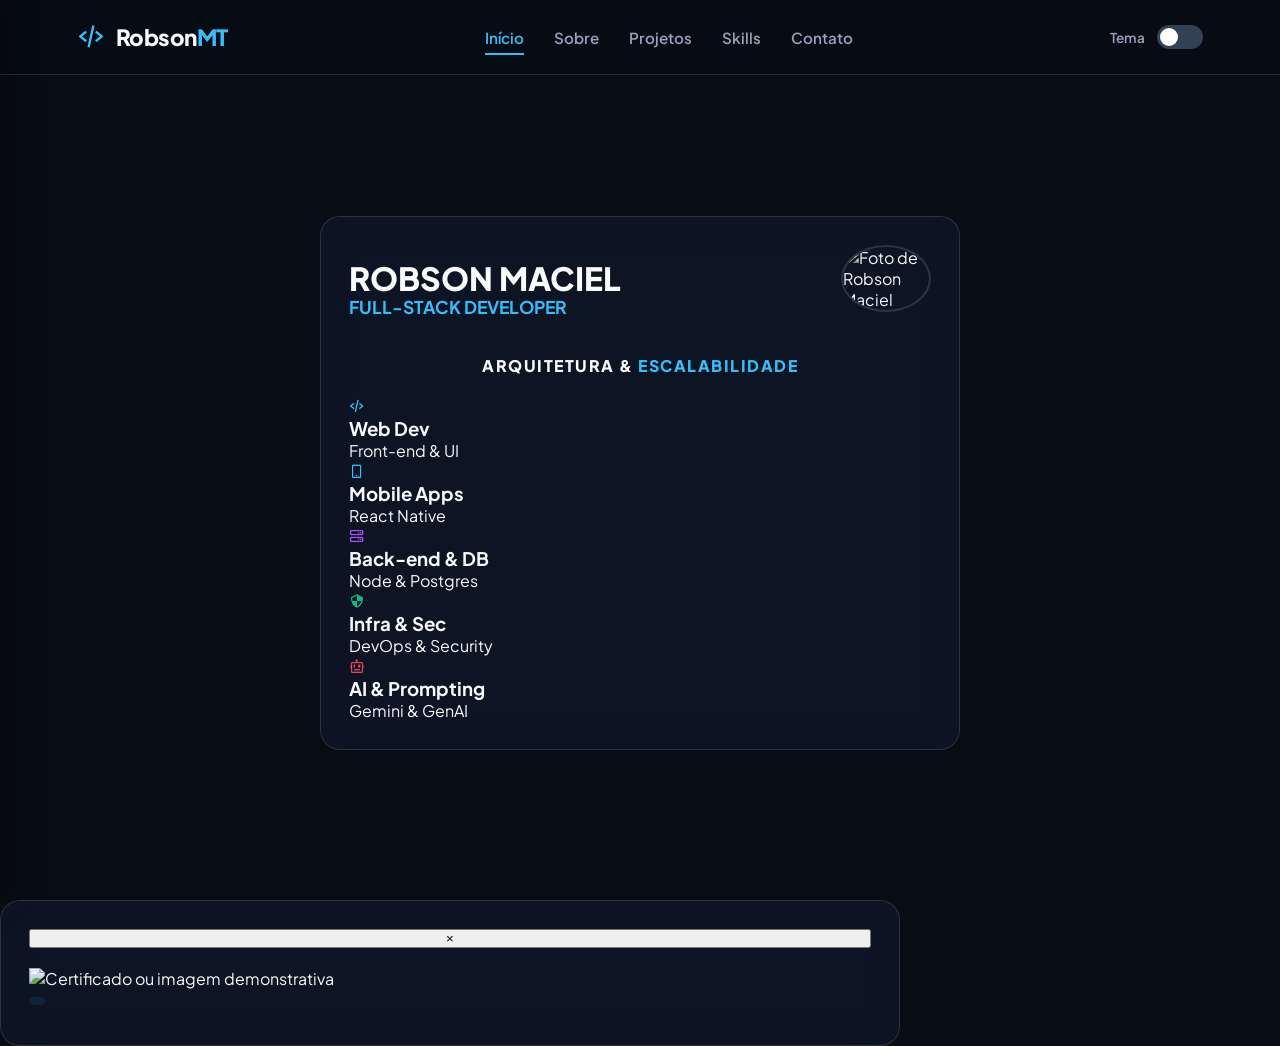
==== commit 5c74eeb5: "Update portfolio.html with various content changes" ====
--- a/portifolio.html
+++ b/portifolio.html
@@ -13,7 +13,7 @@
     <meta property="og:description" content="Confira meus projetos e habilidades em desenvolvimento Web, Mobile e Engenharia de Software." />
     <meta property="og:type" content="website" />
 
-    <!-- Fontes e Ícones Externe -->
+    <!-- Fontes e Ícones -->
     <link rel="preconnect" href="https://fonts.googleapis.com" />
     <link rel="preconnect" href="https://fonts.gstatic.com" crossorigin />
     <link href="https://fonts.googleapis.com/css2?family=Plus+Jakarta+Sans:wght@400;500;600;700;800&display=swap" rel="stylesheet" />
@@ -80,7 +80,7 @@
                 <h3 style="font-size: 1.1rem; color: var(--accent); font-weight: 700;">FULL-STACK DEVELOPER</h3>
               </div>
               <div style="width: 90px; height: 90px; flex-shrink: 0;">
-                <img src="assets/img/my_foto.png" alt="Foto de Robson Maciel" style="width: 100%; height: 100%; border-radius: 50%; object-fit: cover; border: 2px solid var(--border);" />
+                <img src="assets/img/profile.png" alt="Foto de Robson Maciel" style="width: 100%; height: 100%; border-radius: 50%; object-fit: cover; border: 2px solid var(--border);" />
               </div>
             </div>
 
@@ -90,35 +90,36 @@
               </h2>
             </div>
 
-            <div class="grid-cards">
-              <div class="card-item" style="text-align: center;">
-                <i class="bx bx-code-alt" style="color: var(--icon-web); font-size: 1.8rem;"></i>
-                <h4 style="font-size: 0.85rem; font-weight: 700;">Web Dev</h4>
-                <span style="font-size: 0.72rem; color: var(--muted);">Front-end & UI</span>
-              </div>
-
-              <div class="card-item" style="text-align: center;">
-                <i class="bx bx-mobile-alt" style="color: var(--icon-game); font-size: 1.8rem;"></i>
-                <h4 style="font-size: 0.85rem; font-weight: 700;">Mobile Apps</h4>
-                <span style="font-size: 0.72rem; color: var(--muted);">React Native</span>
-              </div>
-
-              <div class="card-item" style="text-align: center;">
-                <i class="bx bx-server" style="color: var(--accent-purple); font-size: 1.8rem;"></i>
-                <h4 style="font-size: 0.85rem; font-weight: 700;">Back-end & DB</h4>
-                <span style="font-size: 0.72rem; color: var(--muted);">Node & Postgres</span>
-              </div>
-
-              <div class="card-item" style="text-align: center;">
-                <i class="bx bx-shield-quarter" style="color: var(--icon-data); font-size: 1.8rem;"></i>
-                <h4 style="font-size: 0.85rem; font-weight: 700;">Infra & Sec</h4>
-                <span style="font-size: 0.72rem; color: var(--muted);">DevOps & Security</span>
-              </div>
-
-              <div class="card-item" style="text-align: center;">
-                <i class="bx bx-bot" style="color: var(--accent-pink); font-size: 1.8rem;"></i>
-                <h4 style="font-size: 0.85rem; font-weight: 700;">AI & Prompting</h4>
-                <span style="font-size: 0.72rem; color: var(--muted);">Gemini & GenAI</span>
+            <!-- CARDS INTERATIVOS (HOME) -->
+            <div class="skills-card-list">
+              <div class="skill-card-item" data-title="Web Dev" data-subtitle="Front-end & UI" data-image="assets/img/cert-webdev.png" data-desc="Desenvolvimento de interfaces reativas e modernas utilizando React, JavaScript, HTML5 e CSS3 com foco em UX/UI.">
+                <i class="bx bx-code-alt" style="color: var(--accent);"></i>
+                <h3>Web Dev</h3>
+                <p>Front-end & UI</p>
+              </div>
+
+              <div class="skill-card-item" data-title="Mobile Apps" data-subtitle="React Native" data-image="assets/img/cert-mobile.png" data-desc="Criação de aplicativos móveis multiplataforma com React Native e Expo, integração com APIs e mapas.">
+                <i class="bx bx-mobile-alt" style="color: var(--accent);"></i>
+                <h3>Mobile Apps</h3>
+                <p>React Native</p>
+              </div>
+
+              <div class="skill-card-item" data-title="Back-end & DB" data-subtitle="Node & Postgres" data-image="assets/img/cert-backend.png" data-desc="Construção de APIs RESTful escaláveis utilizando Node.js, Express e bancos de dados relacionais (PostgreSQL/MySQL).">
+                <i class="bx bx-server" style="color: var(--accent-purple);"></i>
+                <h3>Back-end & DB</h3>
+                <p>Node & Postgres</p>
+              </div>
+
+              <div class="skill-card-item" data-title="Infra & Sec" data-subtitle="DevOps & Security" data-image="assets/img/cert-security.png" data-desc="Conhecimentos em redes, análise de segurança web, auditoria de scripts e certificações Cisco (CCNA / CyberOps).">
+                <i class="bx bx-shield-quarter" style="color: var(--accent-green);"></i>
+                <h3>Infra & Sec</h3>
+                <p>DevOps & Security</p>
+              </div>
+
+              <div class="skill-card-item" data-title="AI & Prompting" data-subtitle="Gemini & GenAI" data-image="assets/img/cert-ai.png" data-desc="Engenharia de prompts, integração com LLMs, automação de processos e criação de recursos com inteligência artificial.">
+                <i class="bx bx-bot" style="color: var(--accent-pink);"></i>
+                <h3>AI & Prompting</h3>
+                <p>Gemini & GenAI</p>
               </div>
             </div>
           </div>
@@ -136,8 +137,8 @@
             </div>
 
             <div class="card-item">
-              <p style="font-size: 0.88rem; line-height: 1.5; color: var(--muted);">
-                Desenvolvedor focado em criar soluções web e mobile eficientes, combinando interface moderna, boa arquitetura de código e segurança. Base sólida em front-end e back-end, além de experiência prática com redes, infraestrutura e inteligência artificial.
+              <p style="font-size: 0.95rem; line-height: 1.2; color: var(--muted); text-align: justify;">
+                Desenvolvedor focado em criar soluções web e mobile eficientes, combinando interface moderna, boa arquitetura de código e segurança. Base sólida em Full-Stack, além de experiência prática com redes, infraestrutura e inteligência artificial.
               </p>
             </div>
 
@@ -154,20 +155,23 @@
               <div class="card-item">
                 <div style="display: flex; align-items: center; gap: 8px; margin-bottom: 8px;">
                   <i class="bx bx-select-multiple" style="font-size: 1.2rem; color: var(--accent-purple);"></i>
-                  <h3 style="font-size: 0.88rem; font-weight: 700;">Formação Acadêmica</h3>
-                </div>
-                <div style="display: flex; flex-direction: column; gap: 6px; font-size: 0.78rem;">
+                  <h3 style="font-size: 0.9rem; font-weight: 700;">Formação Acadêmica</h3><br>
+                </div>
+                <div style="display: flex; flex-direction: column; gap: 6px; font-size: 0.78rem; margin-left:30px">
                   <div>
+                    <i class="bx bx-check-circle" style="font-size: 1.2rem; color: var(--accent-purple);"></i>
                     <strong>Análise e Dev. de Sistemas</strong>
-                    <span style="display: block; color: var(--muted); font-size: 0.72rem;">Cruzeiro do Sul EAD</span>
+                    <span style="display: block; color: var(--muted); font-size: 0.72rem; margin-left:20px">Cruzeiro do Sul EAD</span>
                   </div>
                   <div>
+                     <i class="bx bx-check-circle" style="font-size: 1.2rem; color: var(--accent-purple);"></i>
                     <strong>Tecnólogo em Jogos Digitais</strong>
-                    <span style="display: block; color: var(--muted); font-size: 0.72rem;">Uniso</span>
+                    <span style="display: block; color: var(--muted); font-size: 0.72rem;margin-left:20px">Uniso</span>
                   </div>
                   <div>
+                     <i class="bx bx-check-circle" style="font-size: 1.2rem; color: var(--accent-purple);"></i>
                     <strong>Técnico em Redes de Comp.</strong>
-                    <span style="display: block; color: var(--muted); font-size: 0.72rem;">Senac</span>
+                    <span style="display: block; color: var(--muted); font-size: 0.72rem;margin-left:20px">Senac</span>
                   </div>
                 </div>
               </div>
@@ -179,14 +183,14 @@
                 </div>
                 <div style="display: flex; flex-direction: column; gap: 6px; font-size: 0.78rem; color: var(--muted);">
                   <div style="display: flex; align-items: center; gap: 6px;">
-                    <i class="bx bx-check-circle" style="color: var(--accent-green);"></i>
+                    <i class="bx bx-check-circle" style="color: var(--accent-green);margin-left:20px"></i>
                     <span>Cisco CCNAv7</span>
                   </div>
-                  <div style="display: flex; align-items: center; gap: 6px;">
+                  <div style="display: flex; align-items: center; gap: 6px; margin-left:20px">
                     <i class="bx bx-check-circle" style="color: var(--accent-green);"></i>
                     <span>CyberOps Associate</span>
                   </div>
-                  <div style="display: flex; align-items: center; gap: 6px;">
+                  <div style="display: flex; align-items: center; gap: 6px; margin-left:20px">
                     <i class="bx bx-check-circle" style="color: var(--accent-green);"></i>
                     <span>Cybersecurity Essentials</span>
                   </div>
@@ -200,6 +204,7 @@
         <section id="portfolio">
           <div class="glass-card">
             <div class="section-header">
+        
               <i class="bx bx-folder-open" style="font-size: 2rem; color: var(--accent);"></i>
               <div>
                 <h2 style="font-size: 1.2rem; font-weight: 800; color: var(--text);">PROJETOS EM DESTAQUE</h2>
@@ -207,10 +212,8 @@
               </div>
             </div>
            
-                 
-           
             <div class="grid-cards">
-              <!-- Cards de Projetos App Loja --> 
+              <!-- App Loja --> 
               <div class="card-item" style="display: flex; flex-direction: column; justify-content: space-between; gap: 12px;">
                 <div>
                   <div style="display: flex; justify-content: space-between; align-items: center; margin-bottom: 8px;">
@@ -219,7 +222,7 @@
                   </div>
                   <h3 style="font-size: 0.95rem; font-weight: 700; margin-bottom: 4px;">Gestão & PDV</h3>
                   <p style="font-size: 0.78rem; color: var(--muted); line-height: 1.4;">
-                    App de vendas e controle de estoque com baixa automática por fichas técnicas, aplicativo para gerenciar a loja de copos personalizados, com área de administração e vitrine para clientes.
+                    App de vendas e controle de estoque com baixa automática por fichas técnicas, gerenciamento de loja de copos personalizados, área administrativa e vitrine.
                   </p>
                 </div>
                 <div>
@@ -228,23 +231,22 @@
                     <span class="tag" style="background: var(--border);">Node.js</span>
                     <span class="tag" style="background: var(--border);">Express</span>
                   </div>
-                  <a href="https://github.com/RobsonMT2018/App-loja" style="padding: 6px; border-radius: 6px; background: var(--border); color: var(--text); font-size: 0.75rem; font-weight: 600; text-decoration: none; display: flex; align-items: center; justify-content: center; gap: 4px;">
+                  <a href="https://github.com/RobsonMT2018/App-loja" target="_blank" rel="noopener noreferrer" style="padding: 6px; border-radius: 6px; background: var(--border); color: var(--text); font-size: 0.75rem; font-weight: 600; text-decoration: none; display: flex; align-items: center; justify-content: center; gap: 4px;">
                     <i class="bx bxl-github"></i> Código
                   </a>
                 </div>
               </div>
 
-              
-              <!-- Cards de Projetos App Antivirus --> 
+              <!-- App Antivirus --> 
               <div class="card-item" style="display: flex; flex-direction: column; justify-content: space-between; gap: 12px;">
                 <div>
                   <div style="display: flex; justify-content: space-between; align-items: center; margin-bottom: 8px;">
-                    <span class="tag" style="background: rgba(16, 185, 129, 0.1); color: var(--accent-pink);">Segurança</span>
+                    <span class="tag" style="background: rgba(244, 63, 94, 0.1); color: var(--accent-pink);">Segurança</span>
                     <i class="bx bx-shield-quarter" style="font-size: 1.2rem; color: var(--accent-pink);"></i>
                   </div>
-                  <h3 style="font-size: 0.95rem; font-weight: 700; margin-bottom: 4px;">Analisador de Segurança Antivirus</h3>
+                  <h3 style="font-size: 0.95rem; font-weight: 700; margin-bottom: 4px;">Analisador de Segurança Web</h3>
                   <p style="font-size: 0.78rem; color: var(--muted); line-height: 1.4;">
-                    Análise forense visual para detecção de scripts injetados, spans ocultos e phishing.
+                    Ferramenta de análise forense visual para detecção de scripts injetados, spans ocultos e engenharia reversa de phishing.
                   </p>
                 </div>
                 <div>
@@ -252,16 +254,14 @@
                     <span class="tag" style="background: var(--border);">JavaScript</span>
                     <span class="tag" style="background: var(--border);">DOM Sec</span>
                     <span class="tag" style="background: var(--border);">CyberSec</span>
-                    <span class="tag" style="background: var(--border);">Forensics</span>
-                    <span class="tag" style="background: var(--border);">Software Engineering</span>
-                  </div>
-                  <a href="https://github.com/RobsonMT2018/App-Antivirus" style="padding: 6px; border-radius: 6px; background: var(--border); color: var(--text); font-size: 0.75rem; font-weight: 600; text-decoration: none; display: flex; align-items: center; justify-content: center; gap: 4px;">
+                  </div>
+                  <a href="https://github.com/RobsonMT2018/App-Antivirus" target="_blank" rel="noopener noreferrer" style="padding: 6px; border-radius: 6px; background: var(--border); color: var(--text); font-size: 0.75rem; font-weight: 600; text-decoration: none; display: flex; align-items: center; justify-content: center; gap: 4px;">
                     <i class="bx bxl-github"></i> Código
                   </a>
                 </div>
               </div>
 
-              <!-- Cards de Projetos Buscador de Endereços -->
+              <!-- Buscador de Endereços -->
               <div class="card-item" style="display: flex; flex-direction: column; justify-content: space-between; gap: 12px;">
                 <div>
                   <div style="display: flex; justify-content: space-between; align-items: center; margin-bottom: 8px;">
@@ -270,7 +270,7 @@
                   </div>
                   <h3 style="font-size: 0.95rem; font-weight: 700; margin-bottom: 4px;">Buscador de Endereços</h3>
                   <p style="font-size: 0.78rem; color: var(--muted); line-height: 1.4;">
-                    Aplicações interativas focadas em experiência do usuário e componentes modernos.
+                    Aplicação mobile focada em experiência do usuário, consulta de mapas e geolocalização.
                   </p>
                 </div>
                 <div>
@@ -278,21 +278,43 @@
                     <span class="tag" style="background: var(--border);">React Native</span>
                     <span class="tag" style="background: var(--border);">Expo</span>
                   </div>
-                  <a href="https://github.com/RobsonMT2018/app-map" style="padding: 6px; border-radius: 6px; background: var(--border); color: var(--text); font-size: 0.75rem; font-weight: 600; text-decoration: none; display: flex; align-items: center; justify-content: center; gap: 4px;">
+                  <a href="https://github.com/RobsonMT2018/app-map" target="_blank" rel="noopener noreferrer" style="padding: 6px; border-radius: 6px; background: var(--border); color: var(--text); font-size: 0.75rem; font-weight: 600; text-decoration: none; display: flex; align-items: center; justify-content: center; gap: 4px;">
                     <i class="bx bxl-github"></i> Código
                   </a>
                 </div>
               </div>
 
-            </div>
-
-              <div style="text-align: center;">
-                <a href="https://github.com/RobsonMT2018?tab=repositories" target="_blank" style="display: inline-flex; align-items: center; gap: 6px; font-size: 0.85rem; font-weight: 700; color: var(--accent); text-decoration: none;">
-                  <span>Ver repositórios no GitHub</span>
-                  <i class="bx bx-right-arrow-alt"></i>
-                </a>
-              </div>
-            </div>
+              <!-- Orbital Defender -->
+              <div class="card-item" style="display: flex; flex-direction: column; justify-content: space-between; gap: 12px;">
+                <div>
+                  <div style="display: flex; justify-content: space-between; align-items: center; margin-bottom: 8px;">
+                    <span class="tag" style="background: rgba(255, 219, 13, 0.1); color: var(--accent-yellow);">Games</span>
+                    <i class="bx bx-joystick" style="font-size: 1.2rem; color: var(--accent-yellow);"></i>
+                  </div>
+                  <h3 style="font-size: 0.95rem; font-weight: 700; margin-bottom: 4px;">Orbital Defender</h3>
+                  <p style="font-size: 0.78rem; color: var(--muted); line-height: 1.4;">
+                    Jogo 2D de nave e defesa espacial com mecânicas de física, movimentação e combate.
+                  </p>
+                </div>
+                <div>
+                  <div style="display: flex; gap: 6px; flex-wrap: wrap; margin-bottom: 10px;">
+                    <span class="tag" style="background: var(--border);">Unity</span>
+                    <span class="tag" style="background: var(--border);">C#</span>
+                  </div>
+                  <a href="https://github.com/RobsonMT2018/orbital-defender" target="_blank" rel="noopener noreferrer" style="padding: 6px; border-radius: 6px; background: var(--border); color: var(--text); font-size: 0.75rem; font-weight: 600; text-decoration: none; display: flex; align-items: center; justify-content: center; gap: 4px;">
+                    <i class="bx bxl-github"></i> Código
+                  </a>
+                </div>
+              </div>
+            </div>
+
+            <div style="text-align: center; margin-top: 10px;">
+              <a href="https://github.com/RobsonMT2018?tab=repositories" target="_blank" rel="noopener noreferrer" style="display: inline-flex; align-items: center; gap: 6px; font-size: 0.85rem; font-weight: 700; color: var(--accent-green); text-decoration: none;">
+                <span>Ver todos os repositórios no GitHub</span>
+                <i class="bx bx-right-arrow-alt"></i>
+              </a>
+            </div>
+          </div>
         </section>
 
         <!-- SKILLS -->
@@ -377,7 +399,7 @@
             </div>
 
             <div class="grid-cards">
-              <a href="mailto:seu-email@exemplo.com" class="card-item" style="display: flex; align-items: center; gap: 12px; text-decoration: none;">
+              <a href="mailto:robsontomaciel@gmail.com" class="card-item" style="display: flex; align-items: center; gap: 12px; text-decoration: none;">
                 <i class="bx bx-mail-send" style="font-size: 1.5rem; color: var(--accent-pink);"></i>
                 <div style="display: flex; flex-direction: column;">
                   <span style="font-size: 0.72rem; color: var(--muted); font-weight: 600;">E-mail</span>
@@ -385,7 +407,7 @@
                 </div>
               </a>
 
-              <a href="https://linkedin.com/in/seu-perfil" target="_blank" rel="noopener noreferrer" class="card-item" style="display: flex; align-items: center; gap: 12px; text-decoration: none;">
+              <a href="https://linkedin.com/in/robson-maciel-9213b719b/" target="_blank" rel="noopener noreferrer" class="card-item" style="display: flex; align-items: center; gap: 12px; text-decoration: none;">
                 <i class="bx bxl-linkedin-square" style="font-size: 1.5rem; color: var(--accent);"></i>
                 <div style="display: flex; flex-direction: column;">
                   <span style="font-size: 0.72rem; color: var(--muted); font-weight: 600;">LinkedIn</span>
@@ -393,7 +415,7 @@
                 </div>
               </a>
 
-              <a href="https://github.com/seu-usuario" target="_blank" rel="noopener noreferrer" class="card-item" style="display: flex; align-items: center; gap: 12px; text-decoration: none;">
+              <a href="https://github.com/RobsonMT2018" target="_blank" rel="noopener noreferrer" class="card-item" style="display: flex; align-items: center; gap: 12px; text-decoration: none;">
                 <i class="bx bxl-github" style="font-size: 1.5rem; color: var(--text);"></i>
                 <div style="display: flex; flex-direction: column;">
                   <span style="font-size: 0.72rem; color: var(--muted); font-weight: 600;">GitHub</span>
@@ -401,7 +423,7 @@
                 </div>
               </a>
 
-              <a href="https://wa.me/5515999999999" target="_blank" rel="noopener noreferrer" class="card-item" style="display: flex; align-items: center; gap: 12px; text-decoration: none;">
+              <a href="https://wa.me/5515998883175" target="_blank" rel="noopener noreferrer" class="card-item" style="display: flex; align-items: center; gap: 12px; text-decoration: none;">
                 <i class="bx bxl-whatsapp" style="font-size: 1.5rem; color: var(--accent-green);"></i>
                 <div style="display: flex; flex-direction: column;">
                   <span style="font-size: 0.72rem; color: var(--muted); font-weight: 600;">WhatsApp</span>
@@ -420,102 +442,20 @@
       </div>
     </main>
 
-    <!-- SCRIPTS -->
-    <script>
-      document.addEventListener("DOMContentLoaded", () => {
-        const slider = document.querySelector(".dashboard-grid");
-        const sidebar = document.getElementById("sidebar");
-        const sidebarOverlay = document.getElementById("sidebar-overlay");
-        const menuToggle = document.getElementById("menu-toggle");
-        const sidebarClose = document.getElementById("sidebar-close");
-        const navLinks = document.querySelectorAll(".nav-desktop a, .nav-mobile a");
-        const themeToggle = document.getElementById("theme-toggle");
-
-        let currentIndex = 0;
-        const sections = ["#home", "#about", "#portfolio", "#skills", "#contact"];
-        let isScrolling = false;
-
-        const isMobile = () => window.innerWidth <= 868;
-
-        const goToSection = (index) => {
-          if (index < 0 || index >= sections.length) return;
-          currentIndex = index;
-
-          if (!isMobile()) {
-            slider.style.transform = `translateX(-${currentIndex * 20}%)`;
-          } else {
-            const targetEl = document.querySelector(sections[currentIndex]);
-            if (targetEl) targetEl.scrollIntoView({ behavior: "smooth" });
-          }
-
-          navLinks.forEach((link) => {
-            link.classList.remove("active");
-            if (link.getAttribute("href") === sections[currentIndex]) {
-              link.classList.add("active");
-            }
-          });
-        };
-
-        navLinks.forEach((link) => {
-          link.addEventListener("click", (e) => {
-            const href = link.getAttribute("href");
-            const targetIndex = sections.indexOf(href);
-
-            if (targetIndex !== -1) {
-              if (!isMobile()) e.preventDefault();
-              goToSection(targetIndex);
-              toggleSidebar(false);
-            }
-          });
-        });
-
-        // Scroll por roda do mouse (Desktop)
-        window.addEventListener(
-          "wheel",
-          (e) => {
-            if (isMobile() || isScrolling) return;
-
-            if (e.deltaY > 30 && currentIndex < sections.length - 1) {
-              isScrolling = true;
-              goToSection(currentIndex + 1);
-              setTimeout(() => { isScrolling = false; }, 600);
-            } else if (e.deltaY < -30 && currentIndex > 0) {
-              isScrolling = true;
-              goToSection(currentIndex - 1);
-              setTimeout(() => { isScrolling = false; }, 600);
-            }
-          },
-          { passive: true }
-        );
-
-        // Sidebar Controls
-        const toggleSidebar = (state) => {
-          if (sidebar) sidebar.classList.toggle("open", state);
-          if (sidebarOverlay) sidebarOverlay.classList.toggle("show", state);
-        };
-
-        if (menuToggle) menuToggle.addEventListener("click", () => toggleSidebar(true));
-        if (sidebarClose) sidebarClose.addEventListener("click", () => toggleSidebar(false));
-        if (sidebarOverlay) sidebarOverlay.addEventListener("click", () => toggleSidebar(false));
-
-        // Tema Claro/Escuro
-        if (themeToggle) {
-          if (localStorage.getItem("theme") === "light") {
-            document.body.classList.add("light");
-            themeToggle.checked = true;
-          }
-
-          themeToggle.addEventListener("change", () => {
-            if (themeToggle.checked) {
-              document.body.classList.add("light");
-              localStorage.setItem("theme", "light");
-            } else {
-              document.body.classList.remove("light");
-              localStorage.setItem("theme", "dark");
-            }
-          });
-        }
-      });
-    </script>
+    <!-- MODAL DE CERTIFICADOS / DETALHES DAS SKILLS -->
+    <div id="tech-modal" class="modal-overlay">
+      <div class="modal-content glass-card">
+        <button id="modal-close" class="modal-close-btn" aria-label="Fechar modal">&times;</button>
+        <div class="modal-body">
+          <img id="modal-img" src="" alt="Certificado ou imagem demonstrativa">
+          <h3 id="modal-title"></h3>
+          <span id="modal-subtitle" class="tag" style="background: rgba(56, 189, 248, 0.1); color: var(--accent); margin: 8px 0;"></span>
+          <p id="modal-desc"></p>
+        </div>
+      </div>
+    </div>
+
+    <!-- Script Principal -->
+    <script src="assets/js/script.js"></script>
   </body>
-</html>+</html>
